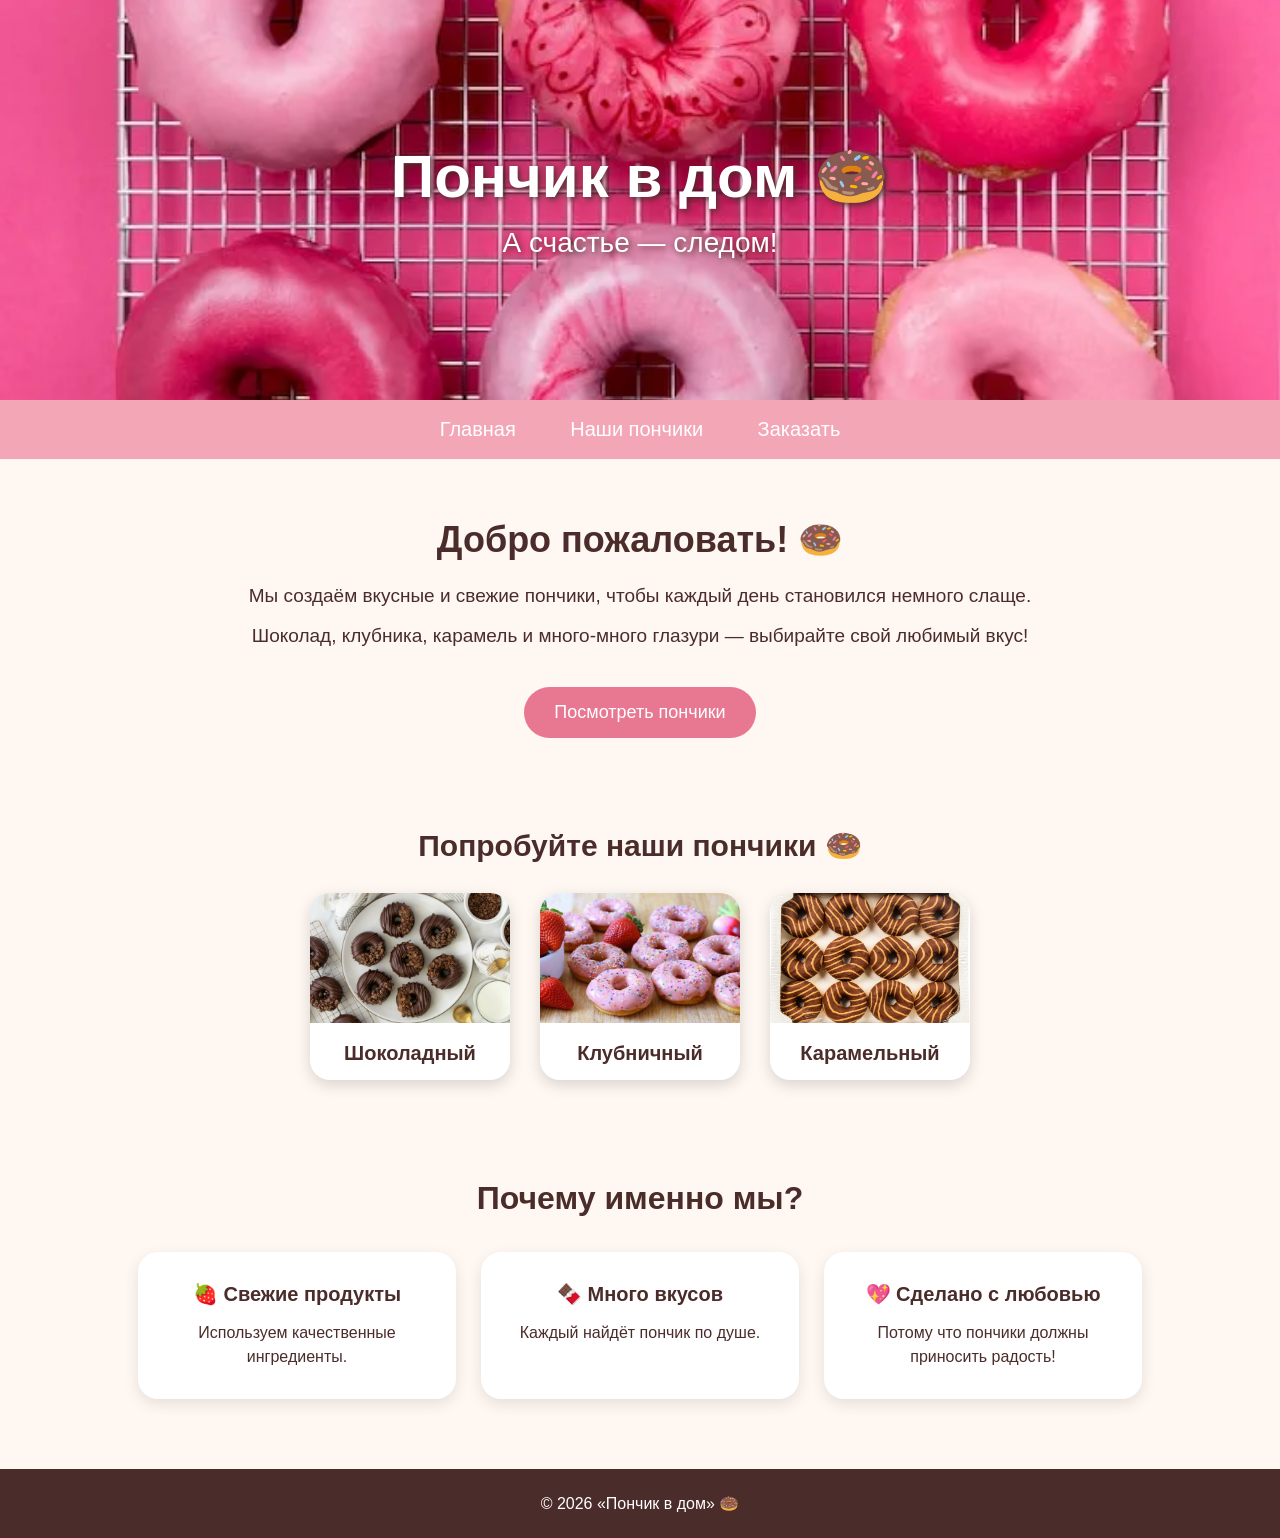
==== index.html @ ee8e2d1f "Первый коммит сайта" ====
<!DOCTYPE html>
<html lang="ru">
<head>
    <meta charset="UTF-8">
    <meta name="viewport" content="width=device-width, initial-scale=1.0">
    
    <link rel="stylesheet" href="styles.css">
<title>Пончик в дом</title>
</head>
<body>
      <div class="banner">
            <img src="images\photo.webp" alt="Вкусные пончики">
            
            <div class="banner-text">
                <h1>Пончик в дом 🍩</h1>
                <p>А счастье — следом!</p>
            </div>
        </div>

        <nav>
            <a href="index.html">Главная</a>
            <a href="donuts.html">Наши пончики</a>
            <a href="order.html">Заказать</a>
        </nav>
    </header>

    <main>

        <section class="welcome">
            <h2>Добро пожаловать! 🍩</h2>

            <p>
                Мы создаём вкусные и свежие пончики,
                чтобы каждый день становился немного слаще.
            </p>

            <p>
                Шоколад, клубника, карамель и много-много глазури —
                выбирайте свой любимый вкус!
            </p>

            <a class="button" href="donuts.html">Посмотреть пончики</a>
        </section>

<section class="donut-gallery">

    <h2>Попробуйте наши пончики 🍩</h2>

    <div class="gallery">

        <div class="donut-card">
            <img src ="images\photoo.webp" alt="Шоколадный пончик">
            <p>Шоколадный</p>
        </div>

        <div class="donut-card">
            <img src="images\ppp.webp" alt="Клубничный пончик">
            <p>Клубничный</p>
        </div>

        <div class="donut-card">
            <img src="images\brr.webp" alt="Карамельный пончик">
            <p>Карамельный</p>
        </div>

    </div>

</section>

        <section class="about">
            <h2>Почему именно мы?</h2>

            <div class="advantages">

                <div class="advantage">
                    <h3>🍓 Свежие продукты</h3>
                    <p>Используем качественные ингредиенты.</p>
                </div>

                <div class="advantage">
                    <h3>🍫 Много вкусов</h3>
                    <p>Каждый найдёт пончик по душе.</p>
                </div>

                <div class="advantage">
                    <h3>💖 Сделано с любовью</h3>
                    <p>Потому что пончики должны приносить радость!</p>
                </div>

            </div>
        </section>

    </main>

    <footer>
        <p>© 2026 «Пончик в дом» 🍩</p>
    </footer>

    <script src="script.js"></script>

    
</body>
</html>
---- styles.css ----
* {
    box-sizing: border-box;
    margin: 0;
    padding: 0;
}

body {
    font-family: Arial, sans-serif;
    background-color: #fff7f2;
    color: #4a2c2a;
}


.banner {
    position: relative;
    width: 100%;
    height: 400px;
    overflow: hidden;
}

.banner img {
    width: 100%;
    height: 100%;
    object-fit: cover;
}

.banner-text {
    position: absolute;
    top: 50%;
    left: 50%;
    transform: translate(-50%, -50%);
    text-align: center;
    color: white;
    text-shadow: 2px 2px 6px #4a2c2a;
}

.banner-text h1 {
    font-size: 60px;
    margin-bottom: 15px;
}

.banner-text p {
    font-size: 28px;
}



nav {
    background-color: #f3a6b6;
    padding: 18px;
    text-align: center;
}

nav a {
    color: white;
    text-decoration: none;
    font-size: 20px;
    margin: 0 25px;
    transition: 0.3s;
}

nav a:hover {
    color: #6b3030;
}


main {
    max-width: 1100px;
    margin: auto;
}


.welcome {
    text-align: center;
    padding: 60px 20px;
}

.welcome h2 {
    font-size: 36px;
    margin-bottom: 20px;
}

.welcome p {
    font-size: 19px;
    line-height: 1.6;
    margin-bottom: 10px;
}



.button {
    display: inline-block;
    margin-top: 25px;
    padding: 15px 30px;
    background-color: #e87891;
    color: white;
    text-decoration: none;
    border-radius: 30px;
    font-size: 18px;
    transition: 0.3s;
}

.button:hover {
    background-color: #c94f6b;
    transform: scale(1.05);
}



.donut-gallery {
    text-align: center;
    padding: 30px 20px 60px;
}

.donut-gallery h2 {
    font-size: 30px;
    margin-bottom: 30px;
}

.gallery {
    display: flex;
    justify-content: center;
    gap: 30px;
    flex-wrap: wrap;
}



.donut-card {
    width: 200px;
    background-color: white;
    border-radius: 20px;
    overflow: hidden;
    box-shadow: 0 5px 15px rgba(0, 0, 0, 0.15);
    transition: 0.3s;
}

.donut-card:hover {
    transform: translateY(-10px) scale(1.03);
}



.donut-card img {
    width: 100%;
    height: 130px;
    object-fit: cover;
}

.donut-card p {
    font-size: 20px;
    font-weight: bold;
    padding: 15px;
}



.about {
    text-align: center;
    padding: 40px 20px 70px;
}

.about h2 {
    font-size: 32px;
    margin-bottom: 35px;
}

.advantages {
    display: flex;
    justify-content: center;
    gap: 25px;
    flex-wrap: wrap;
}

.advantage {
    background-color: white;
    width: 30%;
    min-width: 220px;
    padding: 30px 20px;
    border-radius: 20px;
    box-shadow: 0 5px 15px rgba(0, 0, 0, 0.1);
    transition: 0.3s;
}

.advantage:hover {
    transform: translateY(-8px);
}

.advantage h3 {
    margin-bottom: 15px;
    font-size: 20px;
}

.advantage p {
    line-height: 1.5;
}



footer {
    background-color: #4a2c2a;
    color: white;
    text-align: center;
    padding: 25px;
}



max-width: 700px {

    .banner {
        height: 300px;
    }

    .banner-text h1 {
        font-size: 40px;
    }

    .banner-text p {
        font-size: 20px;
    }

    nav a {
        display: block;
        margin: 10px;
    }

    .advantage {
        width: 90%;
    }
}



.page-title {
    text-align: center;
    padding: 50px 20px;
    background-color: #ffe1e8;
}

.page-title h1 {
    font-size: 45px;
    margin-bottom: 10px;
}

.page-title p {
    font-size: 22px;
}

.donuts {
    text-align: center;
    padding: 50px 20px 80px;
}

.donuts h2 {
    font-size: 35px;
    margin-bottom: 40px;
}

.donuts-list {
    display: flex;
    justify-content: center;
    gap: 30px;
    flex-wrap: wrap;
}

.product {
    width: 280px;
    background-color: white;
    border-radius: 20px;
    padding-bottom: 25px;
    overflow: hidden;
    box-shadow: 0 5px 15px rgba(0, 0, 0, 0.12);
    transition: 0.3s;
}

.product:hover {
    transform: translateY(-10px);
}

.product img {
    width: 100%;
    height: 200px;
    object-fit: cover;
}

.product h3 {
    font-size: 23px;
    margin: 20px 10px 10px;
}

.product p {
    font-size: 16px;
    line-height: 1.5;
    padding: 0 15px;
    margin-bottom: 15px;
}

.product span {
    font-size: 22px;
    font-weight: bold;
    color: #d85b76;
}
.order {
    max-width: 600px;
    margin: 50px auto;
    padding: 40px;
    background-color: white;
    border-radius: 25px;
    box-shadow: 0 5px 20px rgba(0, 0, 0, 0.12);
    text-align: center;
}

.order h2 {
    font-size: 32px;
    margin-bottom: 30px;
}

.order label {
    display: block;
    text-align: left;
    font-size: 18px;
    font-weight: bold;
    margin-top: 20px;
    margin-bottom: 8px;
}

.order select,
.order input {
    width: 100%;
    padding: 13px;
    border: 2px solid #f3a6b6;
    border-radius: 12px;
    font-size: 16px;
    background-color: #fff7f2;
}

.order button {
    margin-top: 30px;
    padding: 15px 30px;
    border: none;
    border-radius: 30px;
    background-color: #e87891;
    color: white;
    font-size: 18px;
    font-weight: bold;
    cursor: pointer;
    transition: 0.3s;
}

.order button:hover {
    background-color: #c94f6b;
    transform: scale(1.05);
}

#result {
    margin-top: 30px;
    padding: 20px;
    background-color: #ffe1e8;
    border-radius: 15px;
    font-size: 24px;
    font-weight: bold;
    color: #4a2c2a;
}
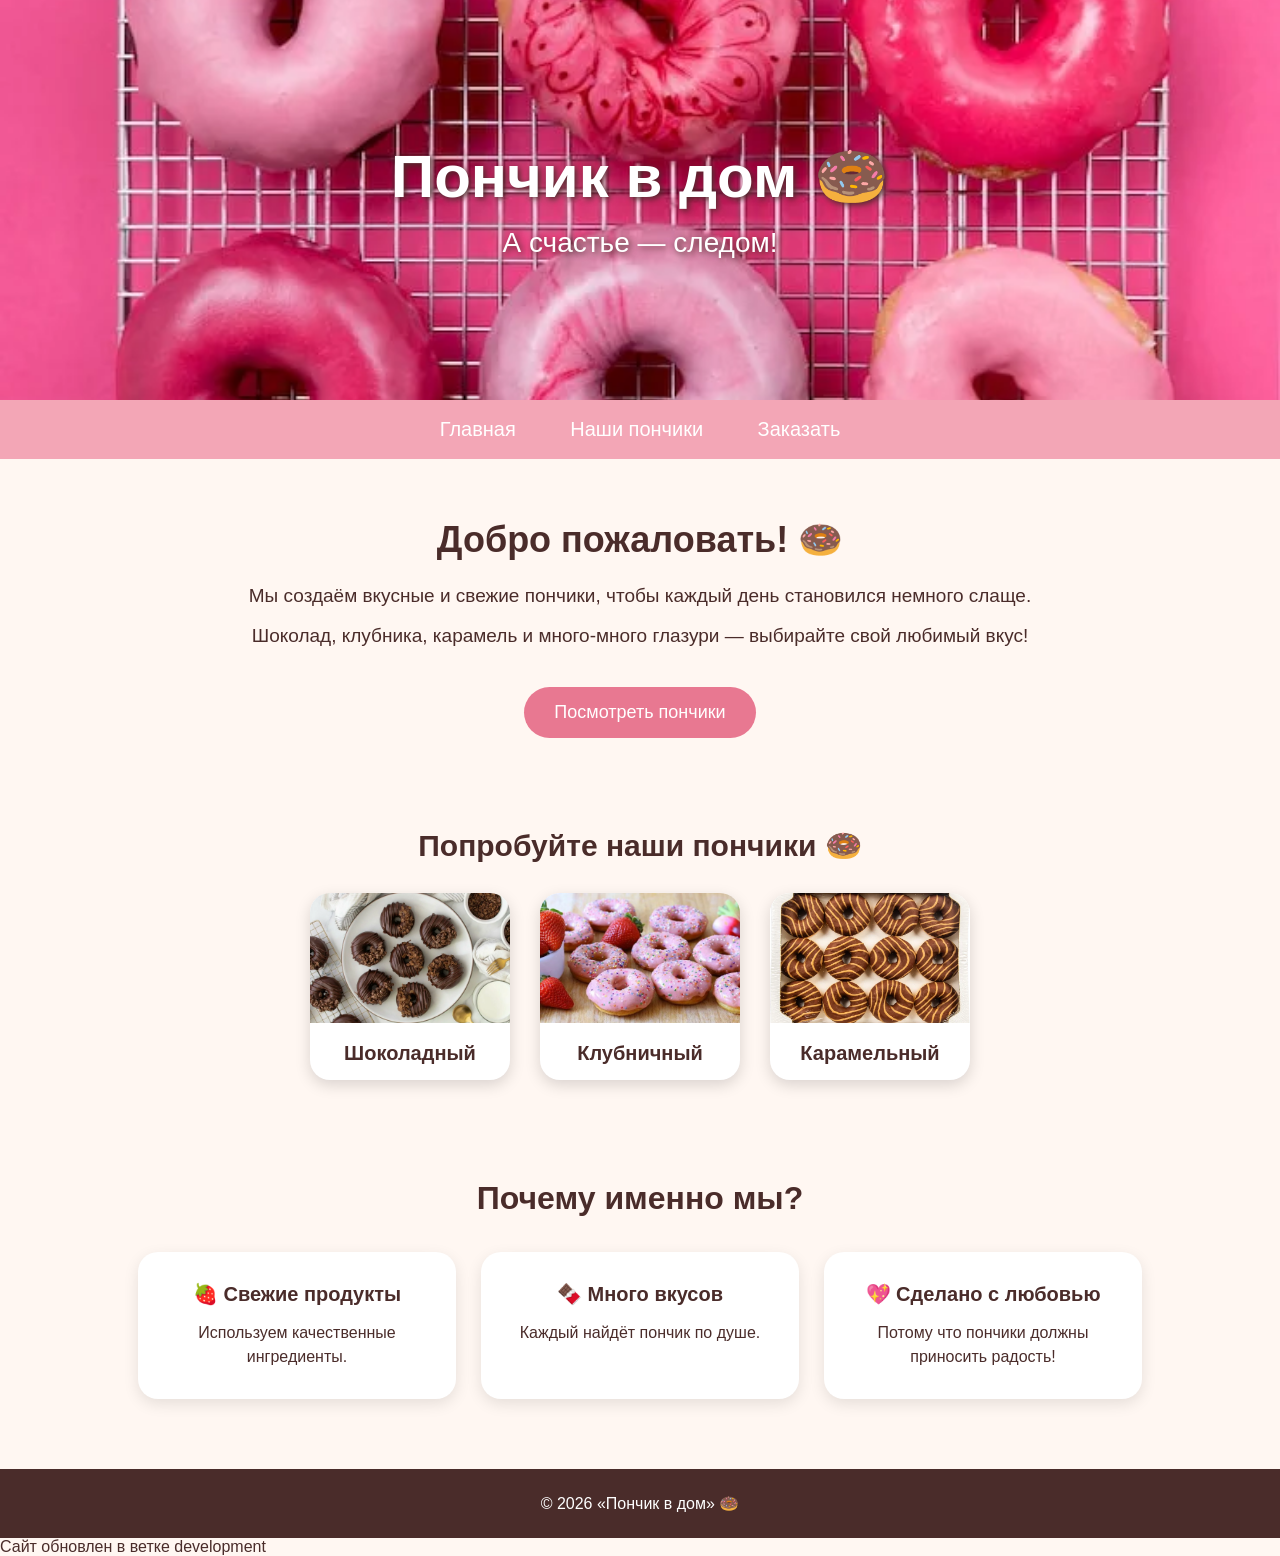
==== commit c7e45aef: "Изменения в ветке development" ====
--- a/index.html
+++ b/index.html
@@ -98,6 +98,6 @@
 
     <script src="script.js"></script>
 
-    
+    <p>Сайт обновлен в ветке development</p>
 </body>
 </html>
